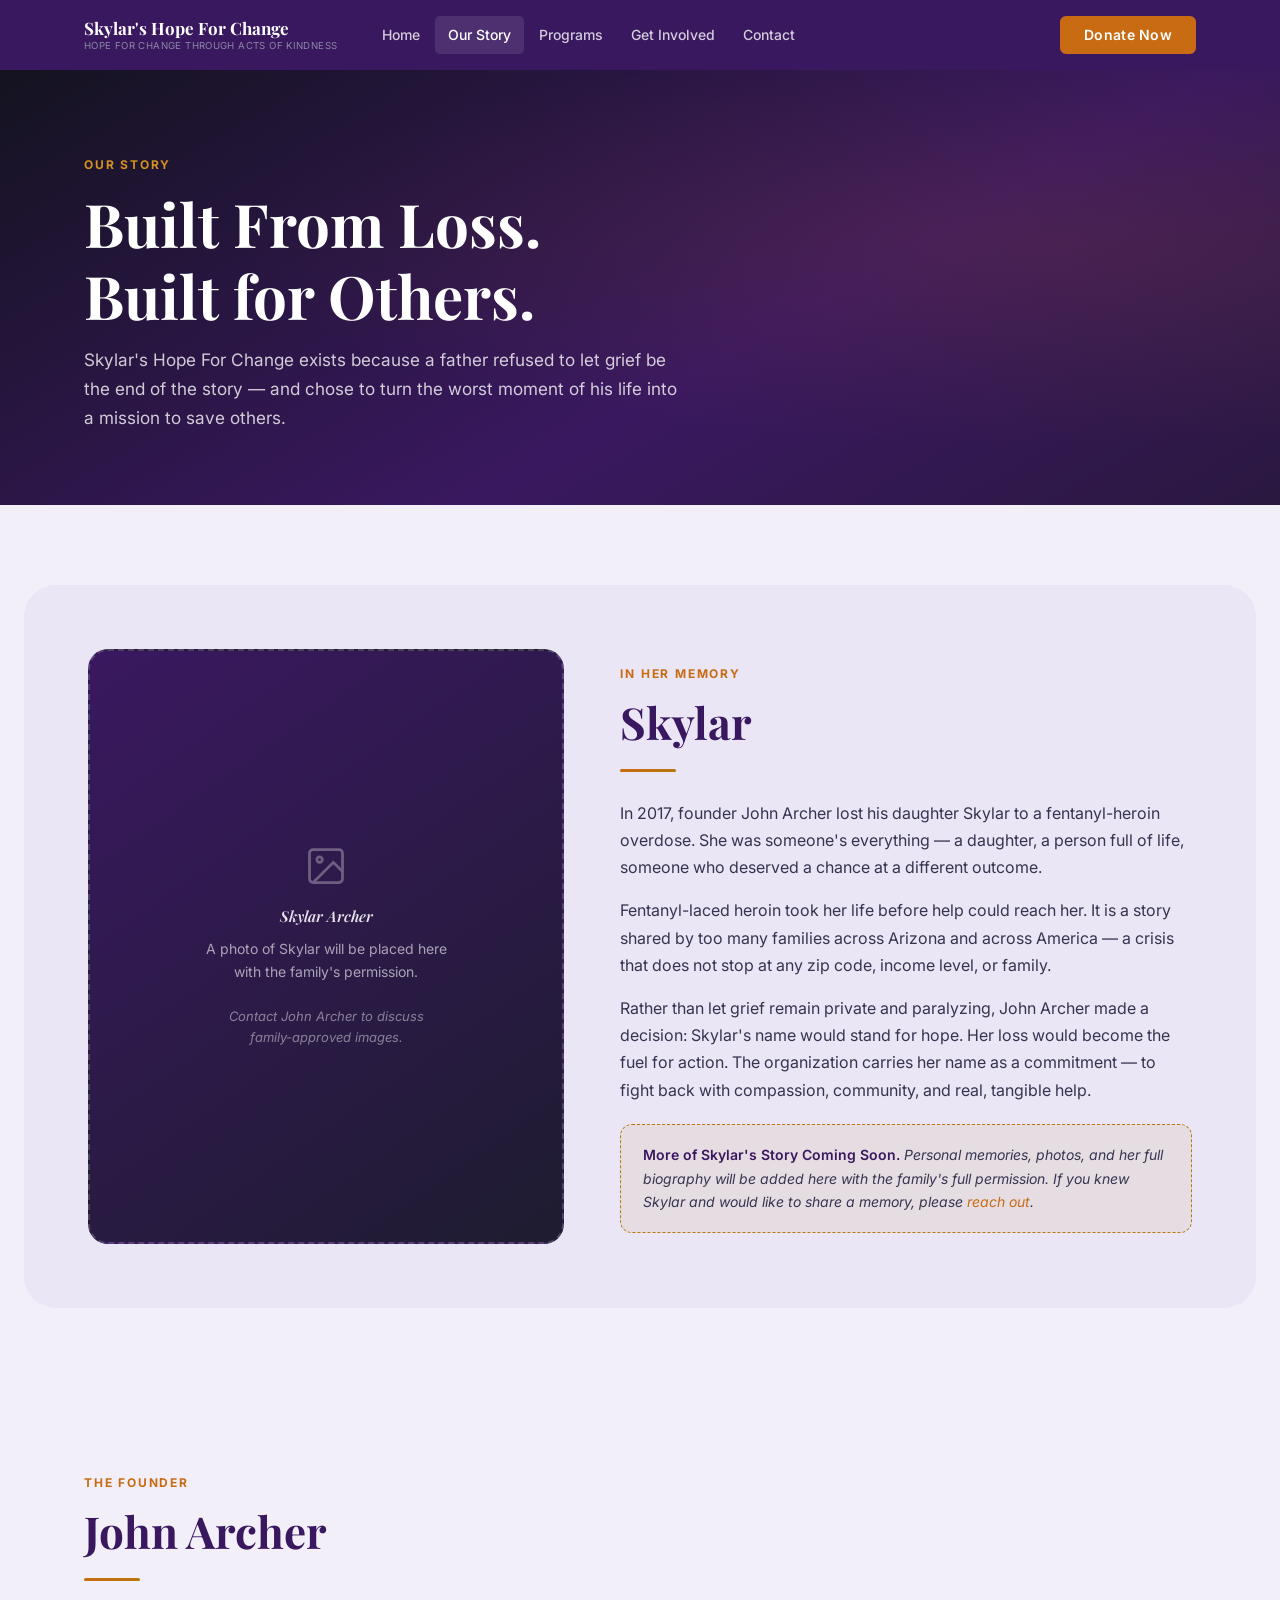
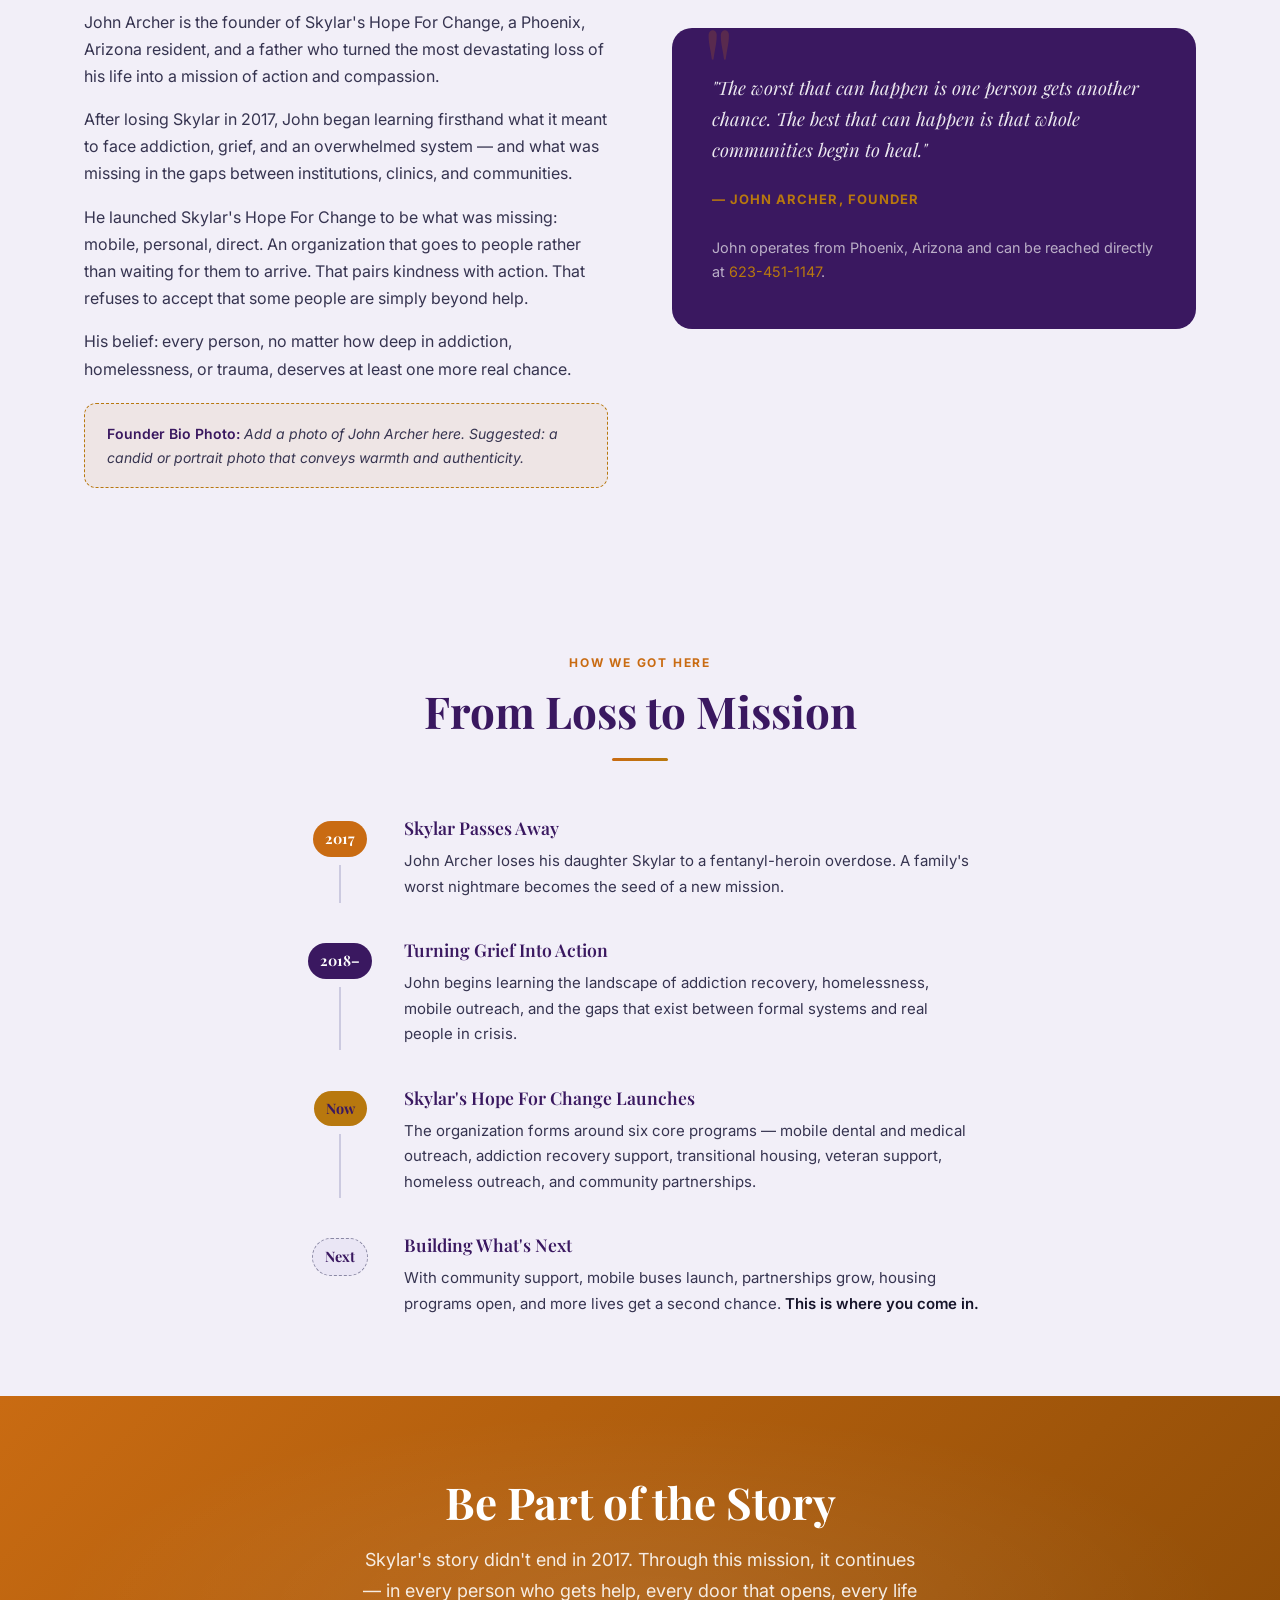
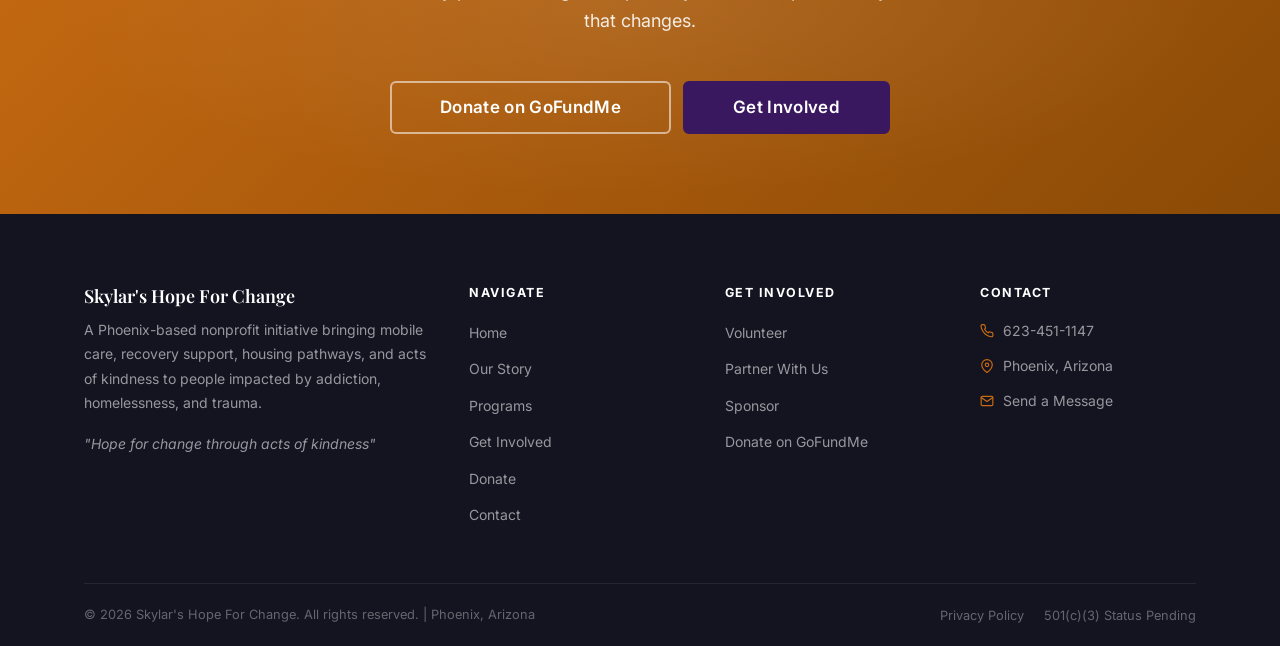
==== about.html @ 12098fcc "Initial Skylar website baseline" ====
<!DOCTYPE html>
<html lang="en">
<head>
  <meta charset="UTF-8" />
  <meta name="viewport" content="width=device-width, initial-scale=1.0" />
  <meta name="description" content="Our Story — Learn about how John Archer founded Skylar's Hope For Change after losing his daughter Skylar to a fentanyl-heroin overdose in 2017." />
  <title>Our Story | Skylar's Hope For Change</title>
  <link rel="stylesheet" href="style.css" />
  <link rel="preconnect" href="https://fonts.googleapis.com" />
  <link rel="preconnect" href="https://fonts.gstatic.com" crossorigin />
</head>
<body>

  <a class="skip-link" href="#main-content">Skip to main content</a>

  <!-- ══ NAVIGATION ══════════════════════════════════ -->
  <nav class="nav" role="navigation" aria-label="Main navigation">
    <div class="nav-inner">
      <a href="index.html" class="nav-logo" aria-label="Skylar's Hope For Change — Home">
        <span class="nav-logo-name">Skylar's Hope For Change</span>
        <span class="nav-logo-tag">Hope for change through acts of kindness</span>
      </a>
      <div class="nav-links">
        <a href="index.html">Home</a>
        <a href="about.html" class="active">Our Story</a>
        <a href="programs.html">Programs</a>
        <a href="get-involved.html">Get Involved</a>
        <a href="contact.html">Contact</a>
      </div>
      <div class="nav-cta">
        <a href="donate.html" class="btn btn-primary">Donate Now</a>
      </div>
      <button class="nav-hamburger" aria-label="Toggle navigation menu" aria-expanded="false" aria-controls="nav-mobile">
        <span></span><span></span><span></span>
      </button>
    </div>
    <div class="nav-mobile" id="nav-mobile">
      <a href="index.html">Home</a>
      <a href="about.html">Our Story</a>
      <a href="programs.html">Programs</a>
      <a href="get-involved.html">Get Involved</a>
      <a href="donate.html">Donate Now</a>
      <a href="contact.html">Contact</a>
    </div>
  </nav>

  <main id="main-content">

    <!-- ══ PAGE HERO ══════════════════════════════════ -->
    <section class="page-hero" aria-label="Our Story">
      <div class="container">
        <div class="page-hero-content">
          <span class="section-label">Our Story</span>
          <h1>Built From Loss.<br>Built for Others.</h1>
          <p>
            Skylar's Hope For Change exists because a father refused to let grief be the end
            of the story — and chose to turn the worst moment of his life into a mission
            to save others.
          </p>
        </div>
      </div>
    </section>

    <!-- ══ SKYLAR'S STORY ═════════════════════════════ -->
    <section class="section" aria-labelledby="skylar-heading">
      <div class="story-wrap">
        <!--
          PHOTO PLACEHOLDER — Skylar's Portrait
          Replace this div with an <img> tag when a family-approved photo is available.
          Example:
          <img src="assets/images/skylar-portrait.jpg"
               alt="Skylar Archer"
               style="border-radius: var(--radius-lg); width: 100%; object-fit: cover;" />
        -->
        <div class="photo-placeholder" aria-label="Photo of Skylar — to be added with family permission">
          <svg viewBox="0 0 24 24" aria-hidden="true">
            <rect x="3" y="3" width="18" height="18" rx="2"/>
            <circle cx="8.5" cy="8.5" r="1.5"/>
            <polyline points="21 15 16 10 5 21"/>
          </svg>
          <span class="ph-label">Skylar Archer</span>
          A photo of Skylar will be placed here<br>
          with the family's permission.<br><br>
          <em style="font-size:0.8125rem; color: rgba(255,255,255,0.45);">Contact John Archer to discuss<br>family-approved images.</em>
        </div>
        <div>
          <span class="section-label">In Her Memory</span>
          <h2 id="skylar-heading" class="section-title">Skylar</h2>
          <div class="divider"></div>
          <p>
            In 2017, founder John Archer lost his daughter Skylar to a fentanyl-heroin
            overdose. She was someone's everything — a daughter, a person full of life,
            someone who deserved a chance at a different outcome.
          </p>
          <p>
            Fentanyl-laced heroin took her life before help could reach her. It is a story
            shared by too many families across Arizona and across America — a crisis that
            does not stop at any zip code, income level, or family.
          </p>
          <p>
            Rather than let grief remain private and paralyzing, John Archer made a decision:
            Skylar's name would stand for hope. Her loss would become the fuel for action.
            The organization carries her name as a commitment — to fight back with compassion,
            community, and real, tangible help.
          </p>
          <div class="placeholder-box">
            <p>
              <strong>More of Skylar's Story Coming Soon.</strong> Personal memories, photos,
              and her full biography will be added here with the family's full permission.
              If you knew Skylar and would like to share a memory, please
              <a href="contact.html" style="color: var(--orange);">reach out</a>.
            </p>
          </div>
        </div>
      </div>
    </section>

    <!-- ══ FOUNDER SECTION ════════════════════════════ -->
    <section class="section bg-off-white" aria-labelledby="founder-heading">
      <div class="container">
        <div class="mission-layout">
          <div class="fade-up">
            <span class="section-label">The Founder</span>
            <h2 id="founder-heading" class="section-title">John Archer</h2>
            <div class="divider"></div>
            <p>
              John Archer is the founder of Skylar's Hope For Change, a Phoenix, Arizona
              resident, and a father who turned the most devastating loss of his life into
              a mission of action and compassion.
            </p>
            <p>
              After losing Skylar in 2017, John began learning firsthand what it meant to
              face addiction, grief, and an overwhelmed system — and what was missing in
              the gaps between institutions, clinics, and communities.
            </p>
            <p>
              He launched Skylar's Hope For Change to be what was missing: mobile, personal,
              direct. An organization that goes to people rather than waiting for them to
              arrive. That pairs kindness with action. That refuses to accept that some people
              are simply beyond help.
            </p>
            <p>
              His belief: every person, no matter how deep in addiction, homelessness, or
              trauma, deserves at least one more real chance.
            </p>
            <!--
              PHOTO PLACEHOLDER — Founder Portrait
              Add a photo of John Archer here.
              <img src="assets/images/john-archer.jpg" alt="John Archer, Founder" />
            -->
            <div class="placeholder-box">
              <p>
                <strong>Founder Bio Photo:</strong> Add a photo of John Archer here.
                Suggested: a candid or portrait photo that conveys warmth and authenticity.
              </p>
            </div>
          </div>
          <div class="fade-up">
            <div class="mission-quote-box">
              <span class="big-q" aria-hidden="true">"</span>
              <blockquote>
                "The worst that can happen is one person gets another chance.
                The best that can happen is that whole communities begin to heal."
              </blockquote>
              <cite>— John Archer, Founder</cite>
              <p style="margin-top: 24px; font-size: 0.9rem; color: rgba(255,255,255,0.65); line-height: 1.7;">
                John operates from Phoenix, Arizona and can be reached directly at
                <a href="tel:+16234511147" style="color: var(--gold);">623-451-1147</a>.
              </p>
            </div>
          </div>
        </div>
      </div>
    </section>

    <!-- ══ MISSION TIMELINE ═══════════════════════════ -->
    <section class="section" aria-labelledby="timeline-heading">
      <div class="container">
        <div class="text-center fade-up" style="margin-bottom: 56px;">
          <span class="section-label">How We Got Here</span>
          <h2 id="timeline-heading" class="section-title">From Loss to Mission</h2>
          <div class="divider divider-center"></div>
        </div>

        <div style="max-width: 680px; margin: 0 auto;">
          <div style="display: flex; flex-direction: column; gap: 0;">

            <div class="fade-up" style="display: grid; grid-template-columns: 80px 1fr; gap: 24px; padding-bottom: 40px; position: relative;">
              <div style="text-align: center; padding-top: 4px;">
                <div style="display: inline-block; background: var(--orange); color: #fff; font-family: var(--font-heading); font-weight: 700; font-size: 0.9rem; padding: 6px 12px; border-radius: 20px;">2017</div>
                <div style="width: 2px; height: calc(100% - 40px); background: var(--border); margin: 8px auto 0;"></div>
              </div>
              <div>
                <h3 style="margin-bottom: 10px; font-size: 1.1rem;">Skylar Passes Away</h3>
                <p style="font-size: 0.9375rem;">John Archer loses his daughter Skylar to a fentanyl-heroin overdose. A family's worst nightmare becomes the seed of a new mission.</p>
              </div>
            </div>

            <div class="fade-up" style="display: grid; grid-template-columns: 80px 1fr; gap: 24px; padding-bottom: 40px;">
              <div style="text-align: center; padding-top: 4px;">
                <div style="display: inline-block; background: var(--navy); color: #fff; font-family: var(--font-heading); font-weight: 700; font-size: 0.9rem; padding: 6px 12px; border-radius: 20px;">2018–</div>
                <div style="width: 2px; height: calc(100% - 40px); background: var(--border); margin: 8px auto 0;"></div>
              </div>
              <div>
                <h3 style="margin-bottom: 10px; font-size: 1.1rem;">Turning Grief Into Action</h3>
                <p style="font-size: 0.9375rem;">John begins learning the landscape of addiction recovery, homelessness, mobile outreach, and the gaps that exist between formal systems and real people in crisis.</p>
              </div>
            </div>

            <div class="fade-up" style="display: grid; grid-template-columns: 80px 1fr; gap: 24px; padding-bottom: 40px;">
              <div style="text-align: center; padding-top: 4px;">
                <div style="display: inline-block; background: var(--gold); color: var(--navy); font-family: var(--font-heading); font-weight: 700; font-size: 0.9rem; padding: 6px 12px; border-radius: 20px;">Now</div>
                <div style="width: 2px; height: calc(100% - 40px); background: var(--border); margin: 8px auto 0;"></div>
              </div>
              <div>
                <h3 style="margin-bottom: 10px; font-size: 1.1rem;">Skylar's Hope For Change Launches</h3>
                <p style="font-size: 0.9375rem;">The organization forms around six core programs — mobile dental and medical outreach, addiction recovery support, transitional housing, veteran support, homeless outreach, and community partnerships.</p>
              </div>
            </div>

            <div class="fade-up" style="display: grid; grid-template-columns: 80px 1fr; gap: 24px;">
              <div style="text-align: center; padding-top: 4px;">
                <div style="display: inline-block; background: var(--sand-light); color: var(--navy); font-family: var(--font-heading); font-weight: 700; font-size: 0.9rem; padding: 6px 12px; border-radius: 20px; border: 1.5px dashed var(--sand);">Next</div>
              </div>
              <div>
                <h3 style="margin-bottom: 10px; font-size: 1.1rem;">Building What's Next</h3>
                <p style="font-size: 0.9375rem;">With community support, mobile buses launch, partnerships grow, housing programs open, and more lives get a second chance. <strong>This is where you come in.</strong></p>
              </div>
            </div>

          </div>
        </div>
      </div>
    </section>

    <!-- ══ CTA ════════════════════════════════════════ -->
    <section class="donation-band" aria-label="Donate">
      <div class="container">
        <h2>Be Part of the Story</h2>
        <p>
          Skylar's story didn't end in 2017. Through this mission, it continues —
          in every person who gets help, every door that opens, every life that changes.
        </p>
        <div class="btn-group" style="justify-content: center;">
          <a href="https://gofund.me/284ebbb2e" target="_blank" rel="noopener noreferrer" class="btn btn-outline btn-lg">Donate on GoFundMe</a>
          <a href="get-involved.html" class="btn btn-secondary btn-lg">Get Involved</a>
        </div>
      </div>
    </section>

  </main>

  <!-- ══ FOOTER ══════════════════════════════════════ -->
  <footer class="footer" role="contentinfo">
    <div class="container">
      <div class="footer-grid">
        <div class="footer-brand">
          <h3>Skylar's Hope For Change</h3>
          <p>A Phoenix-based nonprofit initiative bringing mobile care, recovery support, housing pathways, and acts of kindness to people impacted by addiction, homelessness, and trauma.</p>
          <p class="footer-tagline">"Hope for change through acts of kindness"</p>
        </div>
        <div class="footer-col">
          <h4>Navigate</h4>
          <ul>
            <li><a href="index.html">Home</a></li>
            <li><a href="about.html">Our Story</a></li>
            <li><a href="programs.html">Programs</a></li>
            <li><a href="get-involved.html">Get Involved</a></li>
            <li><a href="donate.html">Donate</a></li>
            <li><a href="contact.html">Contact</a></li>
          </ul>
        </div>
        <div class="footer-col">
          <h4>Get Involved</h4>
          <ul>
            <li><a href="get-involved.html#volunteer">Volunteer</a></li>
            <li><a href="get-involved.html#partner">Partner With Us</a></li>
            <li><a href="get-involved.html#sponsor">Sponsor</a></li>
            <li><a href="https://gofund.me/284ebbb2e" target="_blank" rel="noopener">Donate on GoFundMe</a></li>
          </ul>
        </div>
        <div class="footer-col">
          <h4>Contact</h4>
          <div class="footer-contact-row">
            <svg viewBox="0 0 24 24"><path d="M22 16.92v3a2 2 0 0 1-2.18 2 19.79 19.79 0 0 1-8.63-3.07A19.5 19.5 0 0 1 4.69 12 19.79 19.79 0 0 1 1.61 3.42 2 2 0 0 1 3.6 1.21h3a2 2 0 0 1 2 1.72 12.84 12.84 0 0 0 .7 2.81 2 2 0 0 1-.45 2.11L7.91 8.91a16 16 0 0 0 6.18 6.18l.91-.91a2 2 0 0 1 2.11-.45 12.84 12.84 0 0 0 2.81.7A2 2 0 0 1 22 16.92z"/></svg>
            <a href="tel:+16234511147">623-451-1147</a>
          </div>
          <div class="footer-contact-row">
            <svg viewBox="0 0 24 24"><path d="M21 10c0 7-9 13-9 13s-9-6-9-13a9 9 0 0 1 18 0z"/><circle cx="12" cy="10" r="3"/></svg>
            Phoenix, Arizona
          </div>
          <div class="footer-contact-row">
            <svg viewBox="0 0 24 24"><path d="M4 4h16c1.1 0 2 .9 2 2v12c0 1.1-.9 2-2 2H4c-1.1 0-2-.9-2-2V6c0-1.1.9-2 2-2z"/><polyline points="22,6 12,13 2,6"/></svg>
            <a href="contact.html">Send a Message</a>
          </div>
        </div>
      </div>
      <div class="footer-bottom">
        <p>&copy; 2026 Skylar's Hope For Change. All rights reserved. | Phoenix, Arizona</p>
        <div class="footer-bottom-links">
          <a href="#">Privacy Policy</a>
          <a href="#">501(c)(3) Status Pending</a>
        </div>
      </div>
    </div>
  </footer>

  <script src="script.js"></script>
</body>
</html>
---- style.css ----
/* =====================================================
   SKYLAR'S HOPE FOR CHANGE — Main Stylesheet
   Palette: Charcoal · Deep Purple · Amber · Lavender-Grey
   Grief held in purple, hope carried in amber.
   ===================================================== */

@import url('https://fonts.googleapis.com/css2?family=Playfair+Display:ital,wght@0,400;0,600;0,700;1,400;1,600&family=Inter:wght@300;400;500;600;700&display=swap');

/* =====================================================
   CSS CUSTOM PROPERTIES
   ===================================================== */
:root {
  /* Core Colors — grief carried in purple, hope burning in amber */
  --navy:          #3A1860;   /* deep somber purple — the weight of loss */
  --navy-dark:     #141320;   /* near-black charcoal — the darkest hours */
  --navy-mid:      #1E1C30;   /* dark charcoal-purple — the long nights */
  --orange:        #C96B12;   /* warm amber — the ember that won't go out */
  --orange-dark:   #A35208;   /* deeper amber — for hover states */
  --orange-light:  #E08520;   /* bright amber-gold — the flicker of hope */
  --sand:          #8A88A4;   /* muted grey-lavender — the in-between */
  --sand-light:    #EAE6F5;   /* soft lavender-grey — light surfaces */
  --sand-mid:      #DAD6EC;   /* mid lavender — borders on light */
  --gold:          #B8780E;   /* amber-gold — warmth in the dark */
  --gold-light:    #D49020;   /* lighter amber-gold — for text on dark */
  --white:         #FFFFFF;
  --off-white:     #F2EFF8;   /* whisper of lavender — never stark white */
  --text-dark:     #16142A;   /* near-black with purple undertone */
  --text-mid:      #363450;   /* mid-dark purple-grey */
  --text-light:    #6C6A84;   /* softer text — not cold grey, but worn */
  --border:        #CCCAE0;   /* lavender-grey borders */

  /* Typography */
  --font-heading: 'Playfair Display', Georgia, 'Times New Roman', serif;
  --font-body:    'Inter', system-ui, -apple-system, BlinkMacSystemFont, sans-serif;

  /* Spacing */
  --section-py:  80px;
  --container:   1160px;
  --gap-lg:      48px;
  --gap-md:      32px;
  --gap-sm:      20px;

  /* Shape */
  --radius:    12px;
  --radius-lg: 20px;
  --radius-xl: 32px;

  /* Shadows — purple-dark toned, not cold grey */
  --shadow-sm: 0 2px 8px rgba(30,18,72,0.09);
  --shadow-md: 0 4px 24px rgba(30,18,72,0.14);
  --shadow-lg: 0 8px 48px rgba(30,18,72,0.2);

  /* Transitions */
  --t: 0.25s ease;
  --t-slow: 0.4s ease;
}

/* =====================================================
   RESET & BASE
   ===================================================== */
*, *::before, *::after {
  box-sizing: border-box;
  margin: 0;
  padding: 0;
}

html {
  scroll-behavior: smooth;
  -webkit-text-size-adjust: 100%;
}

body {
  font-family: var(--font-body);
  color: var(--text-dark);
  background: var(--off-white);
  line-height: 1.65;
  -webkit-font-smoothing: antialiased;
  -moz-osx-font-smoothing: grayscale;
}

img { max-width: 100%; height: auto; display: block; }
a   { color: inherit; text-decoration: none; }
ul  { list-style: none; }
button { font-family: var(--font-body); }

/* Skip to content */
.skip-link {
  position: absolute;
  top: -100%;
  left: 12px;
  background: var(--orange);
  color: #fff;
  padding: 8px 16px;
  border-radius: 0 0 6px 6px;
  font-weight: 600;
  font-size: 0.875rem;
  z-index: 9999;
  transition: top 0.2s;
}
.skip-link:focus { top: 0; }

/* =====================================================
   TYPOGRAPHY
   ===================================================== */
h1, h2, h3, h4, h5 {
  font-family: var(--font-heading);
  line-height: 1.2;
  color: var(--navy);
}

h1 { font-size: clamp(2.1rem, 5.5vw, 3.75rem); font-weight: 700; }
h2 { font-size: clamp(1.7rem, 4vw, 2.75rem);   font-weight: 700; }
h3 { font-size: clamp(1.2rem, 2.5vw, 1.65rem); font-weight: 600; }
h4 { font-size: 1.125rem; font-weight: 600; }

p {
  margin-bottom: 1rem;
  color: var(--text-mid);
  line-height: 1.7;
}
p:last-child { margin-bottom: 0; }

strong { color: var(--text-dark); font-weight: 600; }

/* =====================================================
   LAYOUT
   ===================================================== */
.container {
  max-width: var(--container);
  margin: 0 auto;
  padding: 0 24px;
}

.section { padding: var(--section-py) 0; }

.section-label {
  display: inline-block;
  font-size: 0.75rem;
  font-weight: 700;
  letter-spacing: 0.15em;
  text-transform: uppercase;
  color: var(--orange);
  margin-bottom: 12px;
}

.section-title { margin-bottom: 20px; }

.section-intro {
  font-size: 1.125rem;
  line-height: 1.75;
  max-width: 680px;
  color: var(--text-mid);
}

.grid-2 { display: grid; grid-template-columns: repeat(2, 1fr); gap: var(--gap-md); }
.grid-3 { display: grid; grid-template-columns: repeat(3, 1fr); gap: var(--gap-md); }
.grid-4 { display: grid; grid-template-columns: repeat(4, 1fr); gap: var(--gap-md); }

.text-center  { text-align: center; }
.text-center .section-intro { margin-left: auto; margin-right: auto; }

.divider {
  width: 56px;
  height: 3px;
  background: linear-gradient(90deg, var(--orange), var(--gold));
  border-radius: 2px;
  margin: 20px 0 28px;
}
.divider-center { margin-left: auto; margin-right: auto; }

/* White text variants */
.on-dark h1, .on-dark h2, .on-dark h3, .on-dark h4 { color: var(--white); }
.on-dark p    { color: rgba(255,255,255,0.82); }
.on-dark .section-label { color: var(--gold-light); }
.on-dark .divider { background: linear-gradient(90deg, var(--orange-light), var(--gold-light)); }

/* =====================================================
   BUTTONS
   ===================================================== */
.btn {
  display: inline-flex;
  align-items: center;
  gap: 8px;
  padding: 13px 30px;
  font-family: var(--font-body);
  font-size: 0.9375rem;
  font-weight: 600;
  border-radius: 6px;
  border: 2px solid transparent;
  cursor: pointer;
  transition: all var(--t);
  letter-spacing: 0.02em;
  white-space: nowrap;
  line-height: 1;
}

.btn-primary {
  background: var(--orange);
  color: var(--white);
  border-color: var(--orange);
}
.btn-primary:hover {
  background: var(--orange-dark);
  border-color: var(--orange-dark);
  transform: translateY(-2px);
  box-shadow: 0 4px 18px rgba(201,107,18,0.38);
}

.btn-secondary {
  background: var(--navy);
  color: var(--white);
  border-color: var(--navy);
}
.btn-secondary:hover {
  background: var(--navy-dark);
  border-color: var(--navy-dark);
  transform: translateY(-2px);
  box-shadow: var(--shadow-md);
}

.btn-outline {
  background: transparent;
  color: var(--white);
  border-color: rgba(255,255,255,0.55);
}
.btn-outline:hover {
  background: rgba(255,255,255,0.12);
  border-color: var(--white);
}

.btn-outline-navy {
  background: transparent;
  color: var(--navy);
  border-color: var(--navy);
}
.btn-outline-navy:hover {
  background: var(--navy);
  color: var(--white);
}

.btn-outline-orange {
  background: transparent;
  color: var(--orange);
  border-color: var(--orange);
}
.btn-outline-orange:hover {
  background: var(--orange);
  color: var(--white);
}

.btn-lg { padding: 17px 44px; font-size: 1.0625rem; }
.btn-sm { padding: 9px 20px; font-size: 0.875rem; }

.btn-group {
  display: flex;
  gap: 12px;
  flex-wrap: wrap;
  align-items: center;
}

/* =====================================================
   NAVIGATION
   ===================================================== */
.nav {
  position: sticky;
  top: 0;
  z-index: 1000;
  background: var(--navy);
  transition: box-shadow var(--t);
}

.nav.scrolled {
  box-shadow: 0 2px 24px rgba(0,0,0,0.3);
}

.nav-inner {
  max-width: var(--container);
  margin: 0 auto;
  padding: 0 24px;
  display: flex;
  align-items: center;
  justify-content: space-between;
  height: 70px;
}

.nav-logo {
  display: flex;
  flex-direction: column;
  line-height: 1.15;
  text-decoration: none;
  flex-shrink: 0;
}

.nav-logo-name {
  font-family: var(--font-heading);
  font-size: 1.0625rem;
  font-weight: 700;
  color: var(--white);
}

.nav-logo-tag {
  font-size: 0.6rem;
  font-weight: 400;
  color: var(--sand);
  letter-spacing: 0.04em;
  margin-top: 2px;
  text-transform: uppercase;
}

.nav-links {
  display: flex;
  align-items: center;
  gap: 2px;
  margin: 0 auto 0 32px;
}

.nav-links a {
  color: rgba(255,255,255,0.78);
  font-size: 0.875rem;
  font-weight: 500;
  padding: 7px 13px;
  border-radius: 5px;
  transition: all var(--t);
}

.nav-links a:hover,
.nav-links a.active {
  color: var(--white);
  background: rgba(255,255,255,0.1);
}

.nav-cta .btn {
  padding: 10px 22px;
  font-size: 0.875rem;
}

.nav-hamburger {
  display: none;
  flex-direction: column;
  gap: 5px;
  background: none;
  border: none;
  cursor: pointer;
  padding: 4px;
  margin-left: 12px;
}

.nav-hamburger span {
  display: block;
  width: 24px;
  height: 2px;
  background: var(--white);
  border-radius: 2px;
  transition: all var(--t);
  transform-origin: center;
}

.nav-mobile {
  display: none;
  background: var(--navy-dark);
  padding: 8px 24px 20px;
  border-top: 1px solid rgba(255,255,255,0.08);
}

.nav-mobile.open { display: block; }

.nav-mobile a {
  display: block;
  color: rgba(255,255,255,0.82);
  font-size: 0.9375rem;
  font-weight: 500;
  padding: 13px 0;
  border-bottom: 1px solid rgba(255,255,255,0.07);
  transition: color var(--t);
}
.nav-mobile a:last-child { border-bottom: none; }
.nav-mobile a:hover { color: var(--white); }

/* =====================================================
   HERO — Homepage
   ===================================================== */
.hero {
  position: relative;
  min-height: 91vh;
  display: flex;
  align-items: center;
  overflow: hidden;
  background: var(--navy-dark);
}

/* PHOTO PLACEHOLDER: Add real hero image here
   Replace the gradient below with:
   background-image: url('assets/images/hero-background.jpg');
   background-size: cover;
   background-position: center top; */
.hero-bg {
  position: absolute;
  inset: 0;
  background:
    linear-gradient(160deg, rgba(14,13,22,0.97) 0%, rgba(30,18,72,0.92) 55%, rgba(20,18,48,0.95) 100%),
    radial-gradient(ellipse at 72% 44%, rgba(201,107,18,0.16) 0%, transparent 55%),
    radial-gradient(ellipse at 22% 75%, rgba(184,120,14,0.1) 0%, transparent 50%);
}

.hero-logo-watermark {
  position: absolute;
  right: -2%;
  top: 50%;
  transform: translateY(-50%);
  width: 55%;
  max-width: 680px;
  z-index: 0;
  pointer-events: none;
  mix-blend-mode: screen;
  opacity: 0.28;
}

.hero-logo-watermark img {
  width: 100%;
  height: auto;
  display: block;
}

.hero-content {
  position: relative;
  z-index: 1;
  padding: 80px 0;
  width: 100%;
}

.hero-eyebrow {
  display: flex;
  align-items: center;
  gap: 12px;
  font-size: 0.8rem;
  font-weight: 700;
  letter-spacing: 0.18em;
  text-transform: uppercase;
  color: var(--gold);
  margin-bottom: 24px;
}

.hero-eyebrow::before {
  content: '';
  display: block;
  width: 36px;
  height: 2px;
  background: var(--gold);
  border-radius: 2px;
  flex-shrink: 0;
}

.hero h1 {
  color: var(--white);
  font-size: clamp(2.2rem, 5.5vw, 4rem);
  line-height: 1.13;
  max-width: 760px;
  margin-bottom: 28px;
}

.hero h1 em {
  font-style: italic;
  color: var(--orange-light);
}

.hero-sub {
  font-size: clamp(1rem, 2vw, 1.175rem);
  color: rgba(255,255,255,0.78);
  line-height: 1.75;
  max-width: 620px;
  margin-bottom: 44px;
}

.hero-stats {
  display: flex;
  gap: 48px;
  flex-wrap: wrap;
  padding-top: 44px;
  margin-top: 52px;
  border-top: 1px solid rgba(255,255,255,0.1);
}

.hero-stat-num {
  font-family: var(--font-heading);
  font-size: 2.1rem;
  font-weight: 700;
  color: var(--gold);
  line-height: 1;
}

.hero-stat-label {
  font-size: 0.78rem;
  color: rgba(255,255,255,0.6);
  margin-top: 5px;
  text-transform: uppercase;
  letter-spacing: 0.09em;
}

/* =====================================================
   PAGE HERO (interior pages)
   ===================================================== */
.page-hero {
  background: linear-gradient(150deg, var(--navy-dark) 0%, var(--navy) 60%, #2A1840 100%);
  padding: 80px 0 72px;
  position: relative;
  overflow: hidden;
}

.page-hero::before {
  content: '';
  position: absolute;
  inset: 0;
  background: radial-gradient(ellipse at 82% 40%, rgba(201,107,18,0.12) 0%, transparent 55%);
  pointer-events: none;
}

.page-hero .container { position: relative; z-index: 1; }

.page-hero .section-label { color: var(--gold-light); }
.page-hero h1 { color: var(--white); margin-bottom: 14px; }
.page-hero p  { color: rgba(255,255,255,0.78); font-size: 1.075rem; max-width: 600px; }

/* =====================================================
   PROGRAM CARDS
   ===================================================== */
.card {
  background: var(--white);
  border-radius: var(--radius);
  padding: 32px;
  box-shadow: var(--shadow-sm);
  border: 1px solid var(--border);
  transition: transform var(--t), box-shadow var(--t), border-color var(--t);
}

.card:hover {
  transform: translateY(-5px);
  box-shadow: var(--shadow-md);
  border-color: var(--sand);
}

.card-icon {
  width: 56px;
  height: 56px;
  border-radius: 14px;
  background: var(--sand-light);
  display: flex;
  align-items: center;
  justify-content: center;
  margin-bottom: 20px;
}

.card-icon svg {
  width: 26px;
  height: 26px;
  stroke: var(--orange);
  fill: none;
  stroke-width: 1.75;
  stroke-linecap: round;
  stroke-linejoin: round;
}

.card h3 {
  font-size: 1.15rem;
  margin-bottom: 10px;
}

.card p {
  font-size: 0.9375rem;
  line-height: 1.65;
  margin-bottom: 0;
}

/* Full program card (programs page) */
.program-full {
  background: var(--white);
  border-radius: var(--radius-lg);
  border: 1px solid var(--border);
  box-shadow: var(--shadow-sm);
  overflow: hidden;
  display: grid;
  grid-template-columns: 6px 1fr;
  transition: box-shadow var(--t), transform var(--t);
  margin-bottom: 24px;
}

.program-full:hover {
  box-shadow: var(--shadow-md);
  transform: translateY(-2px);
}

.program-full-accent { background: var(--orange); }

.program-full-body {
  padding: 36px;
}

.program-full-body h3 {
  margin-bottom: 12px;
  display: flex;
  align-items: center;
  gap: 14px;
}

.program-full-body h3 .prog-icon {
  width: 44px;
  height: 44px;
  background: var(--sand-light);
  border-radius: 11px;
  display: flex;
  align-items: center;
  justify-content: center;
  flex-shrink: 0;
}

.program-full-body h3 .prog-icon svg {
  width: 22px;
  height: 22px;
  stroke: var(--orange);
  fill: none;
  stroke-width: 1.75;
  stroke-linecap: round;
  stroke-linejoin: round;
}

.program-full-body p { font-size: 0.9375rem; line-height: 1.7; }

/* =====================================================
   MISSION / STORY SECTIONS
   ===================================================== */
.mission-layout {
  display: grid;
  grid-template-columns: 1fr 1fr;
  gap: 64px;
  align-items: center;
}

.mission-quote-box {
  background: var(--navy);
  border-radius: var(--radius-lg);
  padding: 44px 40px;
  position: relative;
}

.mission-quote-box .big-q {
  position: absolute;
  top: -18px;
  left: 30px;
  font-family: var(--font-heading);
  font-size: 7rem;
  color: var(--orange);
  opacity: 0.22;
  line-height: 1;
  user-select: none;
}

.mission-quote-box blockquote {
  font-family: var(--font-heading);
  font-size: 1.15rem;
  font-style: italic;
  line-height: 1.7;
  color: rgba(255,255,255,0.9);
  margin-bottom: 20px;
  position: relative;
}

.mission-quote-box cite {
  font-family: var(--font-body);
  font-size: 0.8125rem;
  font-style: normal;
  font-weight: 700;
  color: var(--gold);
  letter-spacing: 0.08em;
  text-transform: uppercase;
}

/* =====================================================
   STORY (photo placeholder)
   ===================================================== */
.story-wrap {
  background: var(--sand-light);
  border-radius: var(--radius-xl);
  padding: 64px;
  display: grid;
  grid-template-columns: 1fr 1.2fr;
  gap: 56px;
  align-items: center;
  margin: 0 24px;
}

.photo-placeholder {
  border-radius: var(--radius-lg);
  background: linear-gradient(145deg, var(--navy) 0%, var(--navy-mid) 100%);
  aspect-ratio: 4/5;
  display: flex;
  flex-direction: column;
  align-items: center;
  justify-content: center;
  text-align: center;
  padding: 36px;
  color: rgba(255,255,255,0.6);
  font-size: 0.875rem;
  line-height: 1.65;
  border: 2px dashed rgba(255,255,255,0.18);
}

.photo-placeholder svg {
  width: 44px;
  height: 44px;
  opacity: 0.3;
  margin-bottom: 16px;
  stroke: var(--white);
  fill: none;
  stroke-width: 1.5;
  stroke-linecap: round;
}

.photo-placeholder .ph-label {
  display: block;
  color: rgba(255,255,255,0.88);
  font-size: 0.9375rem;
  font-weight: 600;
  margin-bottom: 8px;
  font-family: var(--font-heading);
  font-style: italic;
}

/* =====================================================
   IMPACT VISION (dark bg)
   ===================================================== */
.impact-grid {
  display: grid;
  grid-template-columns: repeat(2, 1fr);
  gap: 14px;
}

.impact-item {
  display: flex;
  align-items: flex-start;
  gap: 14px;
  padding: 18px 20px;
  border-radius: var(--radius);
  background: rgba(255,255,255,0.06);
  border: 1px solid rgba(255,255,255,0.09);
  transition: background var(--t), border-color var(--t);
}

.impact-item:hover {
  background: rgba(255,255,255,0.1);
  border-color: rgba(255,255,255,0.15);
}

.impact-icon {
  width: 38px;
  height: 38px;
  border-radius: 9px;
  background: rgba(201,107,18,0.18);
  display: flex;
  align-items: center;
  justify-content: center;
  flex-shrink: 0;
}

.impact-icon svg {
  width: 18px;
  height: 18px;
  stroke: var(--orange-light);
  fill: none;
  stroke-width: 1.75;
  stroke-linecap: round;
  stroke-linejoin: round;
}

.impact-item p {
  font-size: 0.9rem;
  color: rgba(255,255,255,0.78);
  margin: 0;
  padding-top: 8px;
}

/* =====================================================
   DONATION CTA BAND
   ===================================================== */
.donation-band {
  background: linear-gradient(135deg, var(--orange) 0%, #8A4A06 100%);
  padding: var(--section-py) 0;
  text-align: center;
  position: relative;
  overflow: hidden;
}

.donation-band::before {
  content: '';
  position: absolute;
  inset: 0;
  background: radial-gradient(ellipse at center, rgba(255,255,255,0.09) 0%, transparent 65%);
}

.donation-band .container { position: relative; }
.donation-band h2 { color: var(--white); margin-bottom: 16px; }
.donation-band p  {
  color: rgba(255,255,255,0.88);
  font-size: 1.125rem;
  max-width: 560px;
  margin: 0 auto 44px;
}

.donation-band .btn {
  font-size: 1.0625rem;
  padding: 16px 48px;
}

/* =====================================================
   VOLUNTEER / PARTNER SECTION
   ===================================================== */
.audience-grid {
  display: grid;
  grid-template-columns: repeat(3, 1fr);
  gap: 10px;
}

.audience-chip {
  display: flex;
  align-items: center;
  gap: 10px;
  padding: 14px 18px;
  border-radius: 8px;
  background: rgba(255,255,255,0.07);
  border: 1px solid rgba(255,255,255,0.1);
  font-size: 0.9rem;
  color: rgba(255,255,255,0.83);
  transition: background var(--t), border-color var(--t);
}

.audience-chip:hover {
  background: rgba(255,255,255,0.12);
  border-color: rgba(255,255,255,0.2);
}

.audience-chip::before {
  content: '';
  width: 7px;
  height: 7px;
  border-radius: 50%;
  background: var(--orange);
  flex-shrink: 0;
}

/* =====================================================
   FINAL CLOSING CTA
   ===================================================== */
.final-cta {
  padding: 100px 0;
  text-align: center;
  background: var(--off-white);
}

.final-cta .quote-headline {
  font-family: var(--font-heading);
  font-size: clamp(1.5rem, 3.5vw, 2.5rem);
  font-style: italic;
  color: var(--navy);
  max-width: 760px;
  margin: 0 auto 16px;
  line-height: 1.3;
}

.final-cta .quote-sub {
  font-family: var(--font-heading);
  font-size: clamp(1.1rem, 2.5vw, 1.5rem);
  font-style: italic;
  color: var(--orange);
  max-width: 560px;
  margin: 0 auto 52px;
  line-height: 1.45;
}

/* =====================================================
   INVOLVE CARDS (get-involved page)
   ===================================================== */
.involve-card {
  border-radius: var(--radius-lg);
  padding: 40px 36px;
  text-align: center;
}

.involve-icon {
  width: 72px;
  height: 72px;
  border-radius: 20px;
  display: flex;
  align-items: center;
  justify-content: center;
  margin: 0 auto 24px;
}

.involve-icon svg {
  width: 34px;
  height: 34px;
  fill: none;
  stroke-width: 1.6;
  stroke-linecap: round;
  stroke-linejoin: round;
}

.involve-volunteer { background: var(--sand-light); border: 1px solid var(--border); }
.involve-volunteer .involve-icon { background: rgba(201,107,18,0.13); }
.involve-volunteer .involve-icon svg { stroke: var(--orange); }

.involve-donate { background: var(--navy); }
.involve-donate h3, .involve-donate p { color: var(--white); }
.involve-donate p { color: rgba(255,255,255,0.78); }
.involve-donate .involve-icon { background: rgba(255,255,255,0.1); }
.involve-donate .involve-icon svg { stroke: var(--gold-light); }

.involve-partner { background: var(--sand-light); border: 1px solid var(--border); }
.involve-partner .involve-icon { background: rgba(184,120,14,0.15); }
.involve-partner .involve-icon svg { stroke: var(--gold); }

.involve-sponsor { background: var(--off-white); border: 1.5px solid var(--border); }
.involve-sponsor .involve-icon { background: rgba(58,24,96,0.08); }
.involve-sponsor .involve-icon svg { stroke: var(--navy); }

/* =====================================================
   DONATE PAGE — Progress Bar
   ===================================================== */
.progress-card {
  background: var(--white);
  border-radius: var(--radius-lg);
  padding: 40px;
  box-shadow: var(--shadow-md);
  border: 1px solid var(--border);
  max-width: 680px;
  margin: 0 auto 56px;
}

.progress-top {
  display: flex;
  justify-content: space-between;
  align-items: flex-end;
  margin-bottom: 16px;
  flex-wrap: wrap;
  gap: 8px;
}

.progress-raised {
  font-family: var(--font-heading);
  font-size: 2.5rem;
  font-weight: 700;
  color: var(--navy);
  line-height: 1;
}

.progress-raised-label {
  font-size: 0.875rem;
  font-weight: 400;
  color: var(--text-light);
  font-family: var(--font-body);
  margin-left: 4px;
}

.progress-goal-text {
  font-size: 0.9375rem;
  color: var(--text-light);
  text-align: right;
}

.progress-goal-text strong { color: var(--text-dark); }

.progress-track {
  height: 14px;
  background: var(--sand-light);
  border-radius: 100px;
  overflow: hidden;
  margin-bottom: 14px;
}

.progress-fill {
  height: 100%;
  background: linear-gradient(90deg, var(--orange), var(--gold));
  border-radius: 100px;
  width: 0;
  transition: width 1.6s cubic-bezier(0.22, 0.68, 0, 1.2);
}

.progress-meta {
  display: flex;
  gap: 28px;
  flex-wrap: wrap;
  font-size: 0.875rem;
  color: var(--text-light);
}

.progress-meta strong { color: var(--text-dark); }

/* =====================================================
   CONTACT FORM
   ===================================================== */
.contact-layout {
  display: grid;
  grid-template-columns: 1fr 1.6fr;
  gap: 72px;
  align-items: start;
}

.contact-sidebar {
  position: sticky;
  top: 88px;
}

.contact-info-item {
  display: flex;
  align-items: flex-start;
  gap: 16px;
  margin-bottom: 28px;
}

.contact-info-icon {
  width: 46px;
  height: 46px;
  border-radius: 12px;
  background: var(--sand-light);
  display: flex;
  align-items: center;
  justify-content: center;
  flex-shrink: 0;
}

.contact-info-icon svg {
  width: 20px;
  height: 20px;
  stroke: var(--orange);
  fill: none;
  stroke-width: 1.75;
  stroke-linecap: round;
  stroke-linejoin: round;
}

.contact-info-label {
  font-size: 0.75rem;
  font-weight: 700;
  text-transform: uppercase;
  letter-spacing: 0.12em;
  color: var(--text-light);
  margin-bottom: 4px;
}

.contact-info-value {
  font-size: 1rem;
  font-weight: 500;
  color: var(--text-dark);
}

.contact-info-value a {
  color: var(--orange);
  transition: color var(--t);
}

.contact-info-value a:hover { color: var(--orange-dark); }

/* Form */
.form-group { margin-bottom: 20px; }

.form-label {
  display: block;
  font-size: 0.875rem;
  font-weight: 600;
  color: var(--text-dark);
  margin-bottom: 6px;
}

.form-control {
  width: 100%;
  padding: 12px 16px;
  border: 1.5px solid var(--border);
  border-radius: 8px;
  font-family: var(--font-body);
  font-size: 0.9375rem;
  color: var(--text-dark);
  background: var(--white);
  transition: border-color var(--t), box-shadow var(--t);
  outline: none;
  appearance: none;
}

.form-control:focus {
  border-color: var(--orange);
  box-shadow: 0 0 0 3px rgba(201,107,18,0.16);
}

.form-control::placeholder { color: var(--text-light); }

textarea.form-control {
  resize: vertical;
  min-height: 140px;
  line-height: 1.6;
}

select.form-control {
  background-image: url("data:image/svg+xml,%3Csvg xmlns='http://www.w3.org/2000/svg' width='12' height='8'%3E%3Cpath d='M1 1l5 5 5-5' stroke='%236B7280' stroke-width='1.5' stroke-linecap='round' fill='none'/%3E%3C/svg%3E");
  background-repeat: no-repeat;
  background-position: right 14px center;
  padding-right: 44px;
  cursor: pointer;
}

.form-row {
  display: grid;
  grid-template-columns: 1fr 1fr;
  gap: 16px;
}

/* =====================================================
   PLACEHOLDER INFO BOX
   ===================================================== */
.placeholder-box {
  background: rgba(184,120,14,0.08);
  border: 1.5px dashed var(--gold);
  border-radius: var(--radius);
  padding: 18px 22px;
  margin-top: 20px;
}

.placeholder-box p {
  font-size: 0.875rem;
  color: var(--text-mid);
  margin: 0;
  font-style: italic;
}

.placeholder-box p strong {
  color: var(--navy);
  font-style: normal;
}

/* =====================================================
   FOOTER
   ===================================================== */
.footer {
  background: var(--navy-dark);
  padding: 72px 0 0;
}

.footer-grid {
  display: grid;
  grid-template-columns: 1.6fr 1fr 1fr 1fr;
  gap: 40px;
  margin-bottom: 56px;
}

.footer-brand h3 {
  font-family: var(--font-heading);
  font-size: 1.125rem;
  color: var(--white);
  margin-bottom: 10px;
}

.footer-brand p {
  font-size: 0.875rem;
  color: rgba(255,255,255,0.56);
  line-height: 1.75;
  margin-bottom: 16px;
}

.footer-tagline {
  font-size: 0.8125rem;
  font-style: italic;
  color: var(--gold);
  margin: 0 !important;
}

.footer-col h4 {
  font-family: var(--font-body);
  color: var(--white);
  font-size: 0.78rem;
  font-weight: 700;
  letter-spacing: 0.12em;
  text-transform: uppercase;
  margin-bottom: 18px;
}

.footer-col ul {
  display: flex;
  flex-direction: column;
  gap: 10px;
}

.footer-col ul li a {
  font-size: 0.875rem;
  color: rgba(255,255,255,0.56);
  transition: color var(--t);
}

.footer-col ul li a:hover { color: var(--white); }

.footer-contact-row {
  display: flex;
  align-items: center;
  gap: 9px;
  font-size: 0.875rem;
  color: rgba(255,255,255,0.56);
  margin-bottom: 12px;
}

.footer-contact-row svg {
  width: 14px;
  height: 14px;
  stroke: var(--orange);
  fill: none;
  stroke-width: 2;
  stroke-linecap: round;
  flex-shrink: 0;
}

.footer-contact-row a {
  color: rgba(255,255,255,0.56);
  transition: color var(--t);
}

.footer-contact-row a:hover { color: var(--white); }

.footer-bottom {
  border-top: 1px solid rgba(255,255,255,0.07);
  padding: 20px 0;
  display: flex;
  justify-content: space-between;
  align-items: center;
  flex-wrap: wrap;
  gap: 10px;
}

.footer-bottom p {
  font-size: 0.8rem;
  color: rgba(255,255,255,0.35);
  margin: 0;
}

.footer-bottom-links {
  display: flex;
  gap: 20px;
}

.footer-bottom-links a {
  font-size: 0.8rem;
  color: rgba(255,255,255,0.35);
  transition: color var(--t);
}

.footer-bottom-links a:hover { color: rgba(255,255,255,0.65); }

/* =====================================================
   SCROLL ANIMATIONS
   ===================================================== */
.fade-up {
  opacity: 0;
  transform: translateY(28px);
  transition: opacity 0.65s ease, transform 0.65s ease;
}

.fade-up.visible {
  opacity: 1;
  transform: translateY(0);
}

.grid-3 .fade-up:nth-child(2) { transition-delay: 0.1s; }
.grid-3 .fade-up:nth-child(3) { transition-delay: 0.2s; }
.grid-3 .fade-up:nth-child(4) { transition-delay: 0.3s; }
.grid-3 .fade-up:nth-child(5) { transition-delay: 0.4s; }
.grid-3 .fade-up:nth-child(6) { transition-delay: 0.5s; }

.grid-4 .fade-up:nth-child(2) { transition-delay: 0.1s; }
.grid-4 .fade-up:nth-child(3) { transition-delay: 0.2s; }
.grid-4 .fade-up:nth-child(4) { transition-delay: 0.3s; }

/* =====================================================
   UTILITY
   ===================================================== */
.sr-only {
  position: absolute;
  width: 1px; height: 1px;
  padding: 0; margin: -1px;
  overflow: hidden;
  clip: rect(0,0,0,0);
  white-space: nowrap;
  border-width: 0;
}

.bg-navy      { background: var(--navy); }
.bg-off-white { background: var(--off-white); }
.bg-sand      { background: var(--sand-light); }

.mt-2 { margin-top: 16px; }
.mt-4 { margin-top: 32px; }
.mt-6 { margin-top: 48px; }
.mb-0 { margin-bottom: 0 !important; }

/* =====================================================
   RESPONSIVE
   ===================================================== */
@media (max-width: 1024px) {
  :root { --section-py: 64px; }
  .footer-grid { grid-template-columns: 1fr 1fr; gap: 32px; }
  .grid-4 { grid-template-columns: repeat(2, 1fr); }
  .mission-layout { grid-template-columns: 1fr; gap: 40px; }
  .story-wrap { grid-template-columns: 1fr; gap: 36px; padding: 44px; }
  .story-wrap .photo-placeholder { aspect-ratio: 16/9; }
  .contact-layout { grid-template-columns: 1fr; gap: 40px; }
  .contact-sidebar { position: static; }
}

@media (max-width: 768px) {
  :root { --section-py: 52px; }

  .nav-links, .nav-cta { display: none; }
  .nav-hamburger { display: flex; }

  .grid-2, .grid-3 { grid-template-columns: 1fr; }
  .audience-grid { grid-template-columns: repeat(2, 1fr); }
  .impact-grid { grid-template-columns: 1fr; }

  .story-wrap { padding: 36px 24px; margin: 0 16px; }
  .hero-stats { gap: 24px; }

  .progress-top { flex-direction: column; align-items: flex-start; }

  .form-row { grid-template-columns: 1fr; }

  .footer-grid { grid-template-columns: 1fr; gap: 28px; }
  .footer-bottom { flex-direction: column; text-align: center; }
  .footer-bottom-links { justify-content: center; }
}

@media (max-width: 480px) {
  .btn-group { flex-direction: column; align-items: stretch; }
  .btn-group .btn { justify-content: center; }
  .audience-grid { grid-template-columns: 1fr; }
  .hero-stats { flex-direction: column; gap: 20px; }
  .progress-meta { flex-direction: column; gap: 6px; }
}
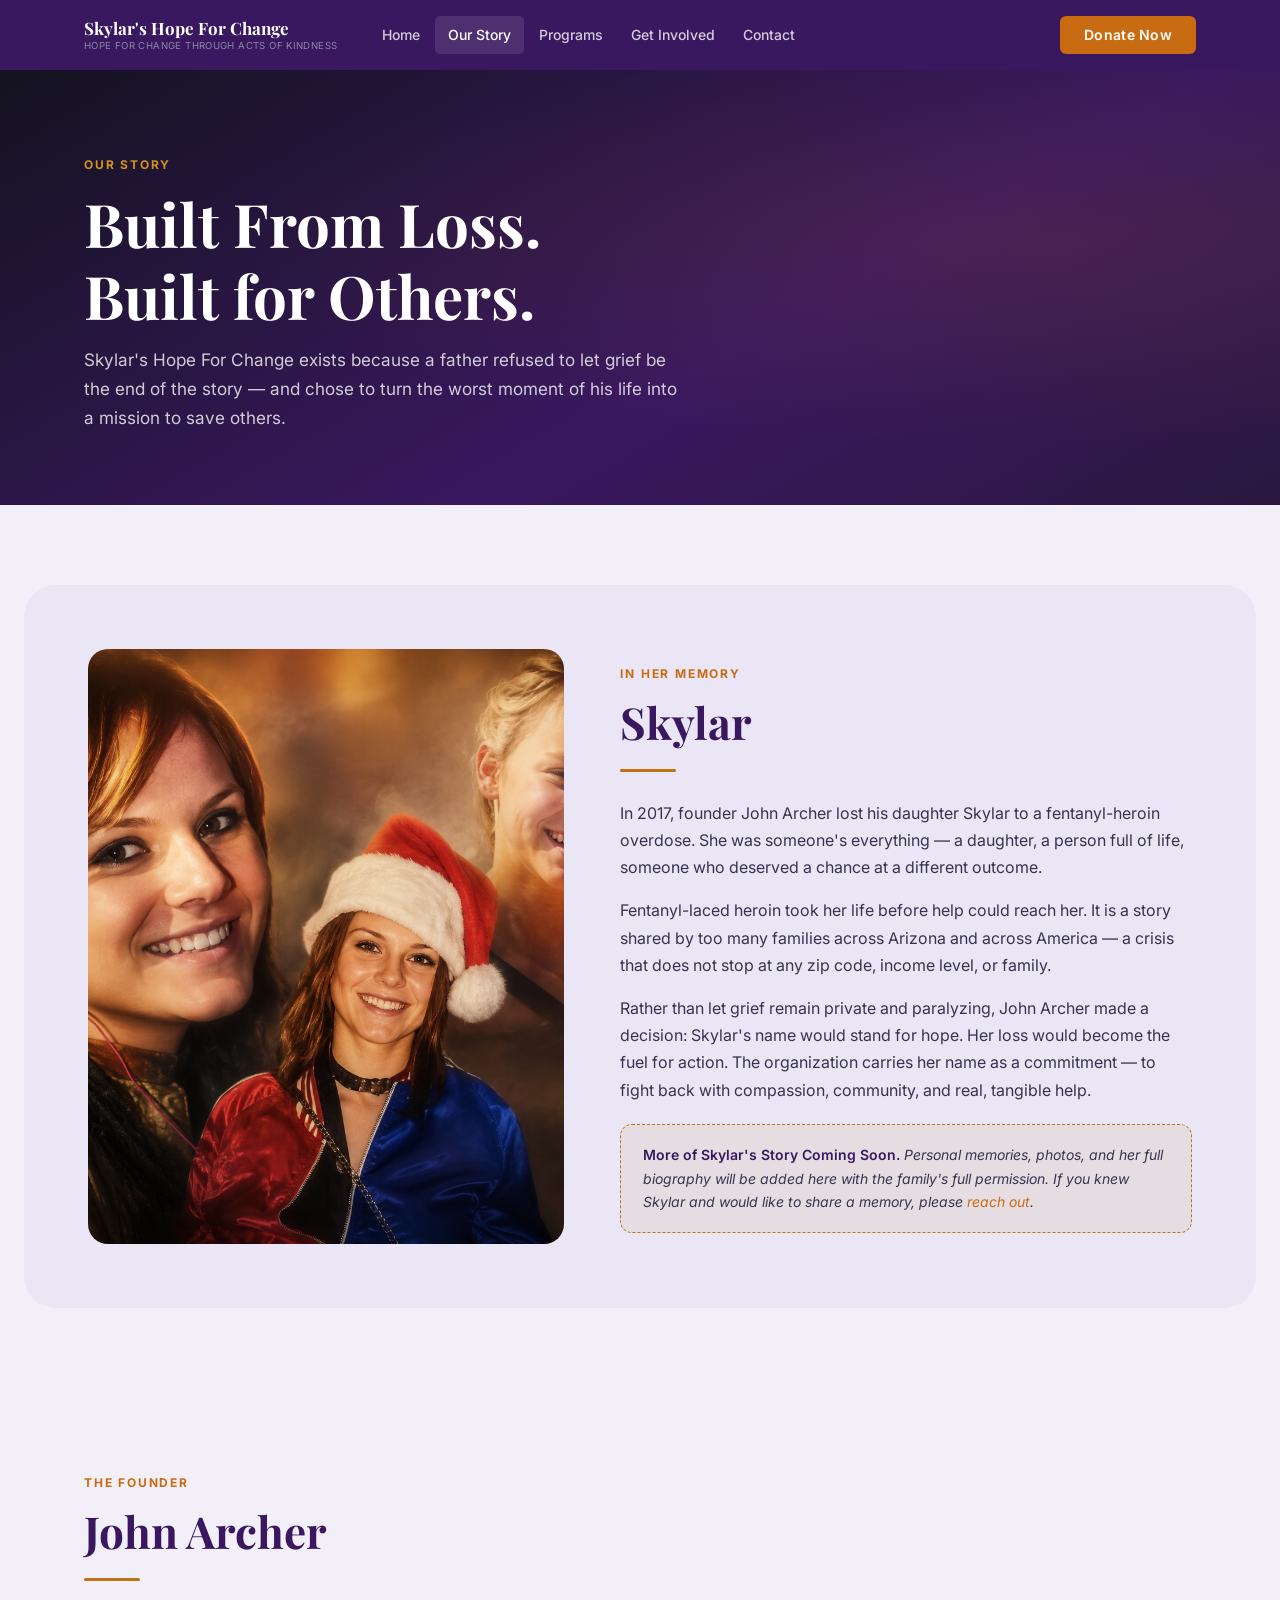
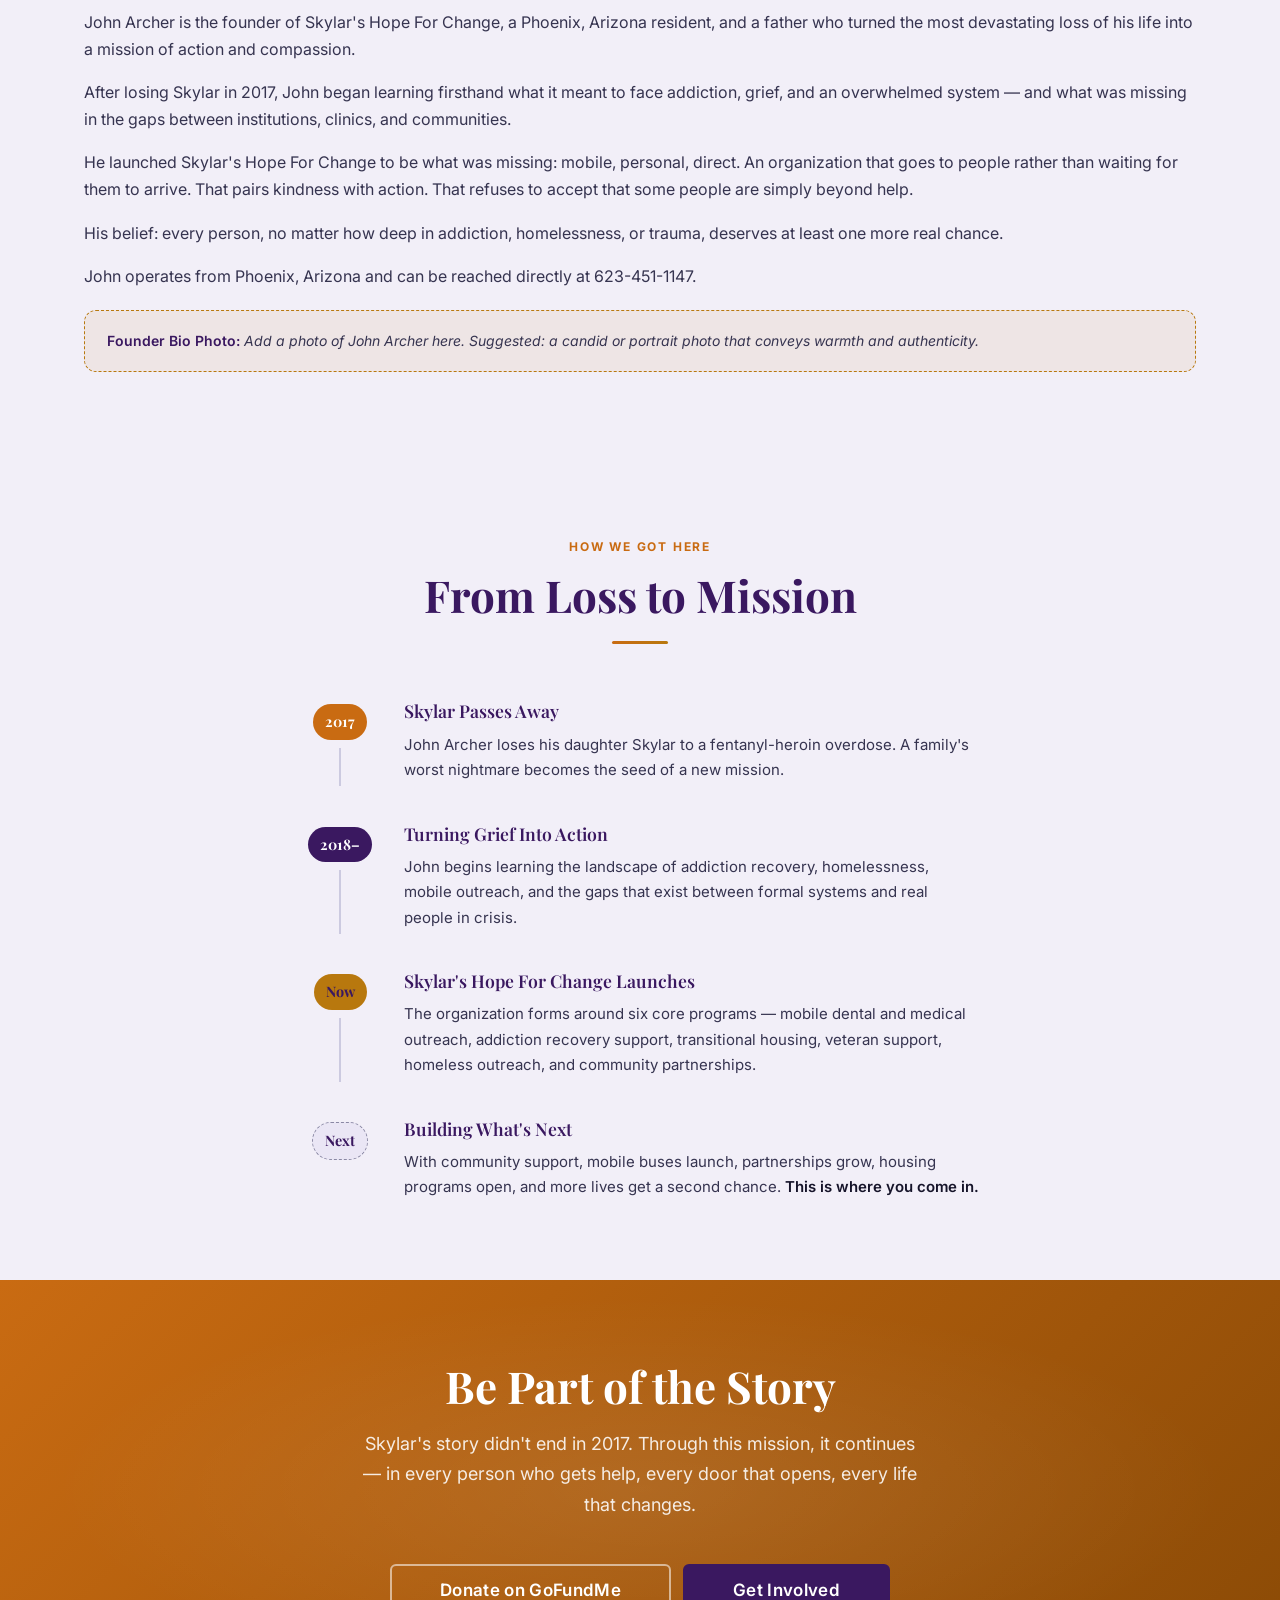
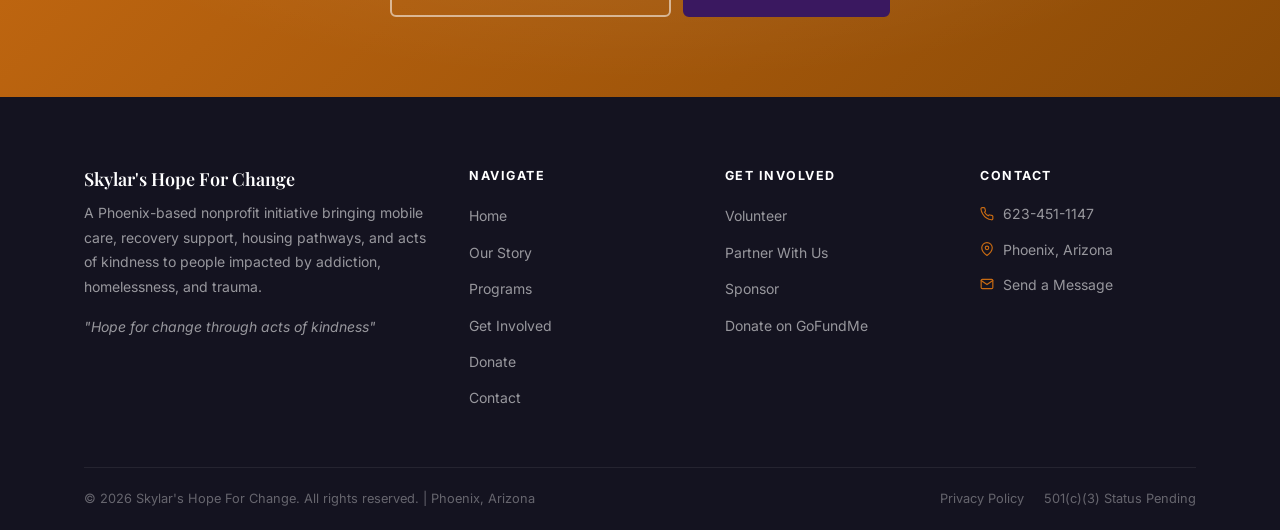
==== commit f0c44a66: "Apply latest Skylar website revisions Co-authored-by: Cursor <cursoragent@cursor.com>" ====
--- a/about.html
+++ b/about.html
@@ -64,25 +64,7 @@
     <!-- ══ SKYLAR'S STORY ═════════════════════════════ -->
     <section class="section" aria-labelledby="skylar-heading">
       <div class="story-wrap">
-        <!--
-          PHOTO PLACEHOLDER — Skylar's Portrait
-          Replace this div with an <img> tag when a family-approved photo is available.
-          Example:
-          <img src="assets/images/skylar-portrait.jpg"
-               alt="Skylar Archer"
-               style="border-radius: var(--radius-lg); width: 100%; object-fit: cover;" />
-        -->
-        <div class="photo-placeholder" aria-label="Photo of Skylar — to be added with family permission">
-          <svg viewBox="0 0 24 24" aria-hidden="true">
-            <rect x="3" y="3" width="18" height="18" rx="2"/>
-            <circle cx="8.5" cy="8.5" r="1.5"/>
-            <polyline points="21 15 16 10 5 21"/>
-          </svg>
-          <span class="ph-label">Skylar Archer</span>
-          A photo of Skylar will be placed here<br>
-          with the family's permission.<br><br>
-          <em style="font-size:0.8125rem; color: rgba(255,255,255,0.45);">Contact John Archer to discuss<br>family-approved images.</em>
-        </div>
+        <img class="story-portrait" src="assets/images/skylar-portrait.png" alt="Skylar Archer with her family" />
         <div>
           <span class="section-label">In Her Memory</span>
           <h2 id="skylar-heading" class="section-title">Skylar</h2>
@@ -118,8 +100,7 @@
     <!-- ══ FOUNDER SECTION ════════════════════════════ -->
     <section class="section bg-off-white" aria-labelledby="founder-heading">
       <div class="container">
-        <div class="mission-layout">
-          <div class="fade-up">
+        <div class="fade-up">
             <span class="section-label">The Founder</span>
             <h2 id="founder-heading" class="section-title">John Archer</h2>
             <div class="divider"></div>
@@ -142,6 +123,10 @@
             <p>
               His belief: every person, no matter how deep in addiction, homelessness, or
               trauma, deserves at least one more real chance.
+            </p>
+            <p>
+              John operates from Phoenix, Arizona and can be reached directly at
+              <a href="tel:+16234511147">623-451-1147</a>.
             </p>
             <!--
               PHOTO PLACEHOLDER — Founder Portrait
@@ -155,22 +140,7 @@
               </p>
             </div>
           </div>
-          <div class="fade-up">
-            <div class="mission-quote-box">
-              <span class="big-q" aria-hidden="true">"</span>
-              <blockquote>
-                "The worst that can happen is one person gets another chance.
-                The best that can happen is that whole communities begin to heal."
-              </blockquote>
-              <cite>— John Archer, Founder</cite>
-              <p style="margin-top: 24px; font-size: 0.9rem; color: rgba(255,255,255,0.65); line-height: 1.7;">
-                John operates from Phoenix, Arizona and can be reached directly at
-                <a href="tel:+16234511147" style="color: var(--gold);">623-451-1147</a>.
-              </p>
-            </div>
-          </div>
-        </div>
-      </div>
+        </div>
     </section>
 
     <!-- ══ MISSION TIMELINE ═══════════════════════════ -->
--- a/style.css
+++ b/style.css
@@ -397,7 +397,7 @@
   position: absolute;
   inset: 0;
   background:
-    linear-gradient(160deg, rgba(14,13,22,0.97) 0%, rgba(30,18,72,0.92) 55%, rgba(20,18,48,0.95) 100%),
+    linear-gradient(160deg, rgba(14,13,22,0.25) 0%, rgba(30,18,72,0.23) 55%, rgba(20,18,48,0.25) 100%),
     radial-gradient(ellipse at 72% 44%, rgba(201,107,18,0.16) 0%, transparent 55%),
     radial-gradient(ellipse at 22% 75%, rgba(184,120,14,0.1) 0%, transparent 50%);
 }
@@ -409,15 +409,21 @@
   transform: translateY(-50%);
   width: 55%;
   max-width: 680px;
+  aspect-ratio: 1;
   z-index: 0;
   pointer-events: none;
+  overflow: hidden;
   mix-blend-mode: screen;
   opacity: 0.28;
 }
 
 .hero-logo-watermark img {
-  width: 100%;
-  height: auto;
+  width: 135%;
+  max-width: none;
+  height: 135%;
+  object-fit: cover;
+  object-position: center;
+  transform: translate(-17.5%, -17.5%);
   display: block;
 }
 
@@ -722,6 +728,18 @@
   margin-bottom: 8px;
   font-family: var(--font-heading);
   font-style: italic;
+}
+
+.story-portrait {
+  display: block;
+  width: 100%;
+  height: auto;
+  border-radius: var(--radius-lg);
+}
+
+.story-wrap .story-portrait {
+  aspect-ratio: 4 / 5;
+  object-fit: cover;
 }
 
 /* =====================================================
@@ -1302,7 +1320,7 @@
   .grid-4 { grid-template-columns: repeat(2, 1fr); }
   .mission-layout { grid-template-columns: 1fr; gap: 40px; }
   .story-wrap { grid-template-columns: 1fr; gap: 36px; padding: 44px; }
-  .story-wrap .photo-placeholder { aspect-ratio: 16/9; }
+  .story-wrap .story-portrait { aspect-ratio: 16/9; }
   .contact-layout { grid-template-columns: 1fr; gap: 40px; }
   .contact-sidebar { position: static; }
 }
